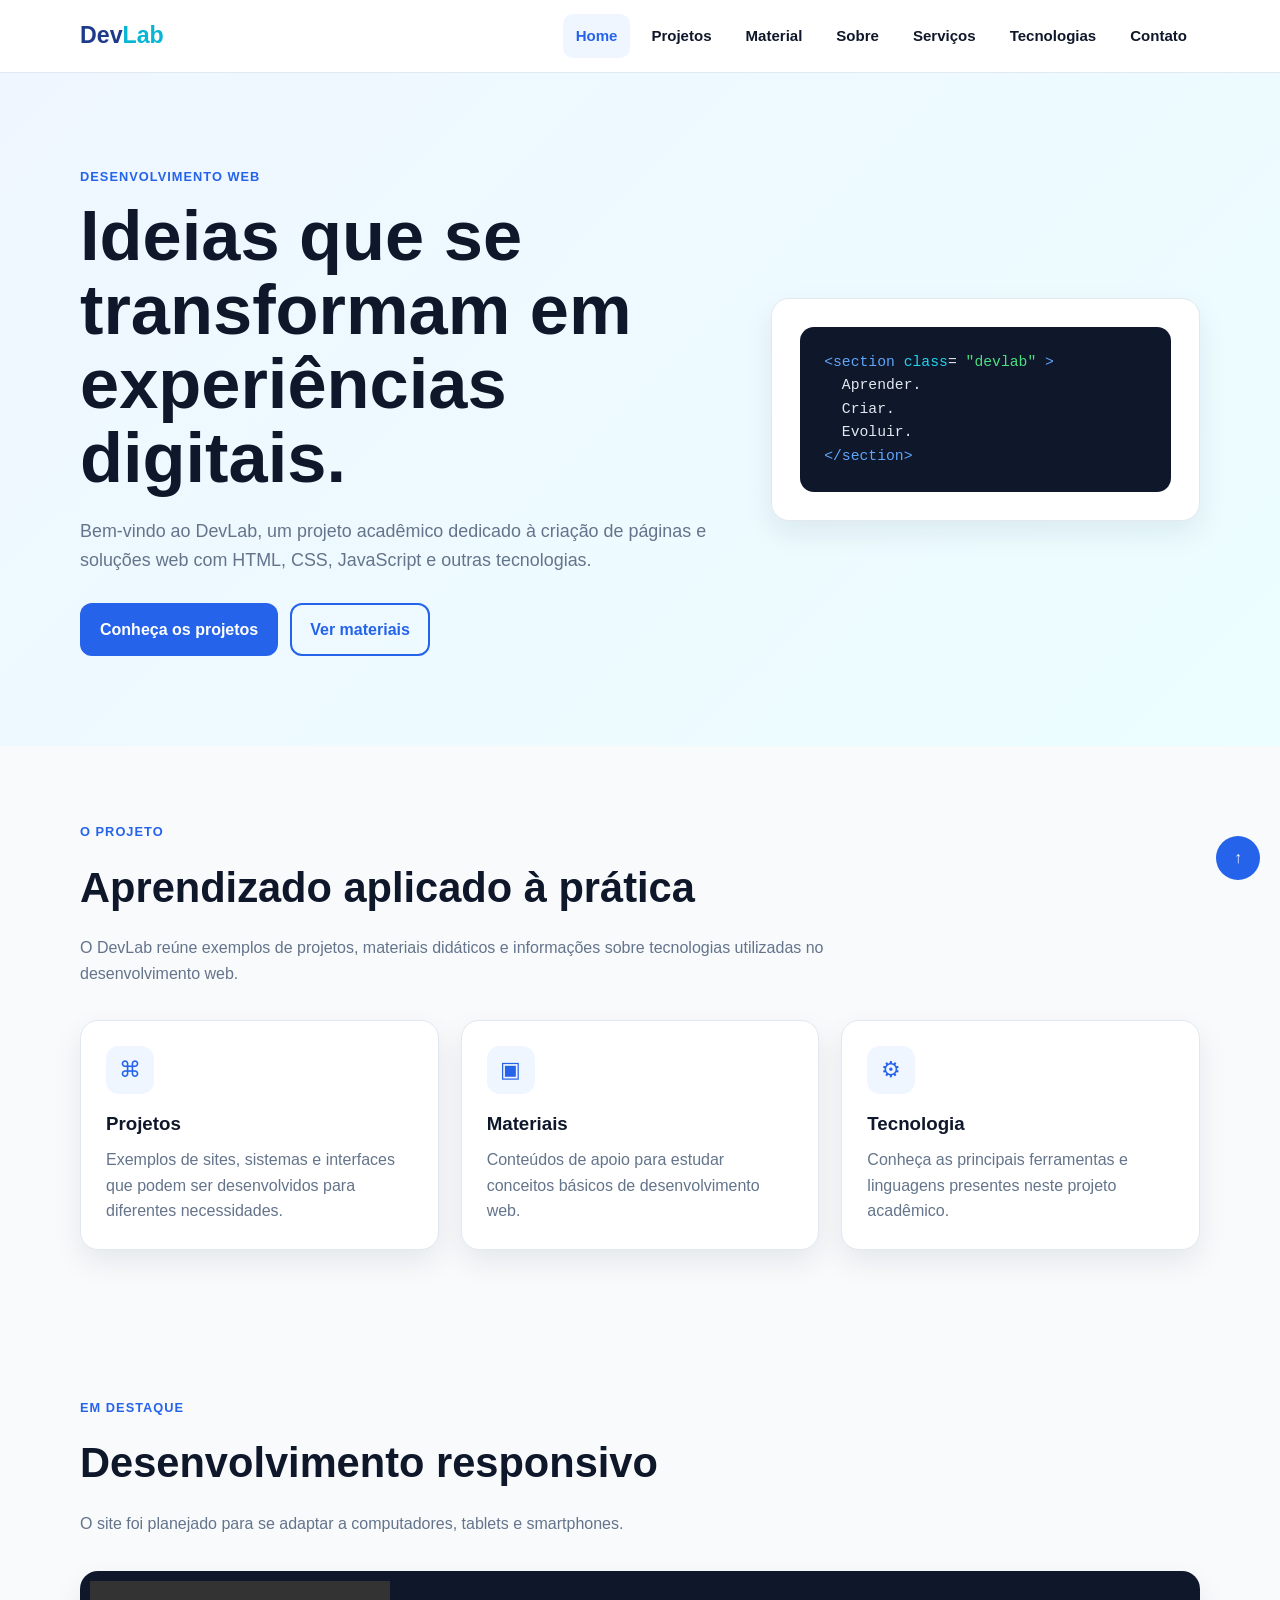
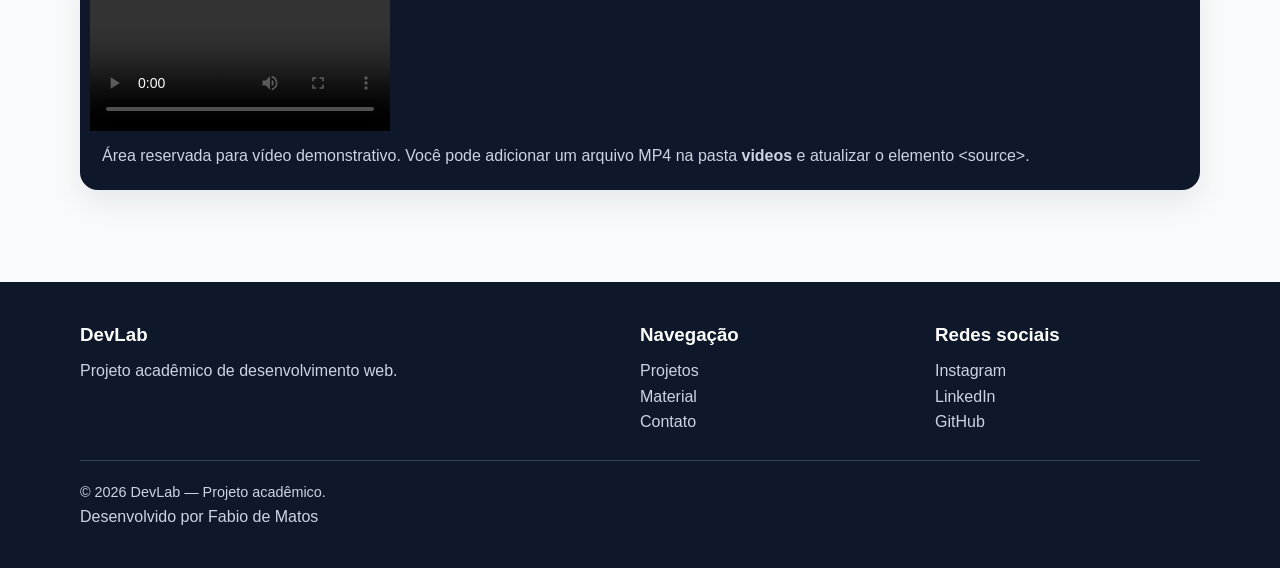
==== index.html @ 4884eded "Update index.html" ====
<!--
Projeto desenvolvido como atividade acadêmica da disciplina Desenvolvimento Web III, sob responsabilidade do
Prof. Dr. Márcio Rodrigo Santos - TADS - IFPR/Campus Colombo, além de figurar no meu portfólio do GitHub 
como projeto de prática e consolidação de habilidades como desenvolvedor web FullStack.

Desenvolvedor: Fabio de Matos
-->

<!DOCTYPE html>
    <html lang="pt-br">
    <head>
        <meta charset="UTF-8">
        <meta name="viewport" content="width=device-width, initial-scale=1.0">
        <meta name="description" content="DevLab - projetos, materiais e conhecimentos em desenvolvimento web.">
        <link rel="icon" href="favicon.ico">
        <link rel="stylesheet" href="css/style.css">
        <title>DevLab | Home</title>
    </head>
    <body>
        <header>
            <div class="container nav">
                <a class="logo" href="index.html">Dev<span>Lab</span></a>
                <nav>
                    <ul>
                        <li><a href="index.html">Home</a></li>
                        <li><a href="projetos.html">Projetos</a></li>
                        <li><a href="material.html">Material</a></li>
                        <li><a href="sobre.html">Sobre</a></li>
                        <li><a href="servicos.html">Serviços</a></li>
                        <li><a href="tecnologias.html">Tecnologias</a></li>
                        <li><a href="contato.html">Contato</a></li>
                    </ul>
                </nav>
            </div>
        </header>
        <main>
            <section class="hero">
                <div class="container hero-grid">
                    <div class="reveal">
                        <span class="eyebrow">Desenvolvimento Web</span>
                        <h1>Ideias que se transformam em experiências digitais.</h1>
                        <p class="lead">Bem-vindo ao DevLab, um projeto acadêmico dedicado à criação de páginas e 
                            soluções web com HTML, CSS, JavaScript e outras tecnologias.
                        </p>
                        <div class="btns">
                            <a class="btn btn-primary" href="projetos.html">Conheça os projetos</a>
                            <a class="btn btn-outline" href="material.html">Ver materiais</a>
                        </div>
                    </div>
                    <div class="hero-card reveal">
                        <div class="code-box">
                            <span class="blue">&lt;section</span> 
                            <span class="cyan">class</span>=
                            <span class="green">"devlab"</span>
                            <span class="blue">&gt;</span><br>
                            &nbsp;&nbsp;Aprender.<br>
                            &nbsp;&nbsp;Criar.<br>
                            &nbsp;&nbsp;Evoluir.<br>
                            <span class="blue">&lt;/section&gt;</span>
                        </div>
                    </div>
                </div>
            </section>

            <section>
                <div class="container">
                    <div class="section-head reveal">
                        <span class="eyebrow">O projeto</span>
                        <h2>Aprendizado aplicado à prática</h2>
                        <p>O DevLab reúne exemplos de projetos, materiais didáticos e informações sobre tecnologias 
                            utilizadas no desenvolvimento web.
                        </p>
                    </div>
                    <div class="grid">
                        <article class="card reveal">
                            <div class="icon">⌘</div>
                            <h3>Projetos</h3>
                            <p>Exemplos de sites, sistemas e interfaces que podem ser desenvolvidos para diferentes 
                                necessidades.
                            </p>
                        </article>
                        <article class="card reveal">
                            <div class="icon">▣</div>
                            <h3>Materiais</h3>
                            <p>Conteúdos de apoio para estudar conceitos básicos de desenvolvimento web.</p>
                        </article>
                        <article class="card reveal">
                            <div class="icon">⚙</div>
                                <h3>Tecnologia</h3>
                                <p>Conheça as principais ferramentas e linguagens presentes neste projeto 
                                    acadêmico.
                                </p>
                            <div>
                        </article>
                    </div>
                </div>
            </section>

            <section>
                <div class="container">
                    <div class="section-head reveal">
                        <span class="eyebrow">Em destaque</span>
                        <h2>Desenvolvimento responsivo</h2>
                        <p>O site foi planejado para se adaptar a computadores, tablets e smartphones.</p>
                    </div>
                    <div class="video-wrap reveal">
                        <video controls poster=""><source src="../materiais/java.mp4" type="video/mp4">Seu navegador não suporta vídeo
                            HTML5.
                        </video>
                        <p style="color:#cbd5e1;padding:12px">Área reservada para vídeo demonstrativo. 
                            Você pode adicionar um arquivo MP4 na pasta <strong>videos</strong> e atualizar o 
                            elemento &lt;source&gt;.
                        </p>
                    </div>
                </div>
            </section>
        </main>
        <footer>
            <div class="container">
                <div class="footer-grid">
                    <div>
                        <h3>DevLab</h3>
                        <p>Projeto acadêmico de desenvolvimento web.</p>
                    </div>
                    <div>
                        <h3>Navegação</h3>
                        <p>
                            <a href="projetos.html">Projetos</a><br>
                            <a href="material.html">Material</a><br>
                            <a href="contato.html">Contato</a>
                        </p>
                    </div>
                    <div>
                        <h3>Redes sociais</h3>
                        <p><a href="https://www.instagram.com/" target="_blank">Instagram</a><br>
                            <a href="https://www.linkedin.com/" target="_blank">LinkedIn</a><br>
                            <a href="https://github.com/" target="_blank">GitHub</a>
                        </p>
                    </div>
                </div>
                <div class="copy">© 2026 DevLab — Projeto acadêmico.</div>
                <p>Desenvolvido por Fabio de Matos</p>
            </div>
        </footer>
        <a class="back-top" href="#">↑</a>
        <script src="js/script.js"></script>
    </body>
</html>
---- css/style.css ----
/* 
Projeto desenvolvido como atividade acadêmica da disciplina Desenvolvimento Web III, sob responsabilidade do
Prof. Dr. Márcio Rodrigo Santos - TADS - IFPR/Campus Colombo, além de figurar no meu portfólio do GitHub 
como projeto de prática e consolidação de habilidades como desenvolvedor web FullStack.

Desenvolvedor: Fabio de Matos
*/

:root{
  --primary:#2563eb;
  --primary-dark:#1e3a8a;
  --accent:#06b6d4;
  --bg:#f8fafc;
  --surface:#ffffff;
  --text:#0f172a;
  --muted:#64748b;
  --border:#e2e8f0;
  --shadow:0 12px 30px rgba(15,23,42,.08);
  --radius:18px;
}

*{
  box-sizing:border-box;
  margin:0;
  padding:0;
}

html{
  scroll-behavior:smooth;
}

body{
  font-family:Arial,Helvetica,sans-serif;
  background:var(--bg);
  color:var(--text);
  line-height:1.6;
}

a{
  text-decoration:none;
  color:inherit;
}

img,video{
  max-width:100%;
  display:block;
}

.container{
  width:min(1120px,92%);
  margin:auto;
}

header{
  position:sticky;
  top:0;
  z-index:100;
  background:rgba(255,255,255,.96);
  border-bottom:1px solid var(--border);
  backdrop-filter:blur(8px);
}

.nav{
  min-height:72px;
  display:flex;
  align-items:center;
  justify-content:space-between;
  gap:24px;
}

.logo{
  font-size:1.45rem;
  font-weight:800;
  color:var(--primary-dark);
}

.logo span{
  color:var(--accent);
}

nav ul{
  list-style:none;
  display:flex;
  gap:8px;
  flex-wrap:wrap;
}

nav a{
  display:block;
  padding:10px 13px;
  border-radius:10px;
  font-weight:700;
  font-size:.94rem;
}

nav a:hover,nav a.active{
  background:#eff6ff;
  color:var(--primary);
}

.hero{
  padding:90px 0;
  background:linear-gradient(135deg,#eff6ff,#ecfeff);
}

.hero-grid{
  display:grid;
  grid-template-columns:1.2fr .8fr;
  gap:48px;
  align-items:center;
}

.eyebrow{
  display:inline-block;
  color:var(--primary);
  font-weight:800;
  text-transform:uppercase;
  letter-spacing:.08em;
  font-size:.8rem;
  margin-bottom:12px;
}

h1{
  font-size:clamp(2.3rem,6vw,4.4rem);
  line-height:1.05;
  margin-bottom:22px;
}

h2{
  font-size:clamp(1.8rem,4vw,2.6rem);
  margin-bottom:14px;
}

h3{
  margin-bottom:8px;
}

.lead{
  font-size:1.12rem;
  color:var(--muted);
  max-width:680px;
}

.btns{
  display:flex;
  gap:12px;
  flex-wrap:wrap;
  margin-top:28px;
}

.btn{
  display:inline-block;
  padding:12px 18px;
  border-radius:12px;
  font-weight:800;
  border:2px solid transparent;
  transition:.25s;
}

.btn-primary{
  background:var(--primary);
  color:#fff;
}

.btn-primary:hover{
  background:var(--primary-dark);
  transform:translateY(-2px);
}

.btn-outline{
  border-color:var(--primary);
  color:var(--primary);
}

.btn-outline:hover{
  background:#eff6ff;
}

.hero-card{
  background:var(--surface);
  padding:28px;
  border-radius:var(--radius);
  box-shadow:var(--shadow);
  border:1px solid var(--border);
  animation:float 4s ease-in-out infinite;
}

.code-box{
  background:#0f172a;
  color:#e2e8f0;
  padding:24px;
  border-radius:14px;
  font-family:Consolas,monospace;
  font-size:.92rem;
}

.code-box .blue{
  color:#60a5fa;
}

.code-box .cyan{
  color:#22d3ee;
}

.code-box .green{
  color:#4ade80;
}

section{
  padding:72px 0;
}

.section-head{
  max-width:760px;
  margin-bottom:34px;
}

.section-head p{
  color:var(--muted);
}

.grid{
  display:grid;
  grid-template-columns:repeat(3,1fr);
  gap:22px;
}

.card{
  background:var(--surface);
  padding:25px;
  border:1px solid var(--border);
  border-radius:var(--radius);
  box-shadow:var(--shadow);
  transition:.25s;
}

.card:hover{
  transform:translateY(-5px);
}

.icon{
  width:48px;
  height:48px;
  border-radius:13px;
  display:grid;
  place-items:center;
  background:#eff6ff;
  color:var(--primary);
  font-size:1.4rem;
  margin-bottom:15px;
}

.card p{
  color:var(--muted);
}

.tags{
  display:flex;
  gap:8px;
  flex-wrap:wrap;
  margin-top:14px;
}

.tag{
  font-size:.78rem;
  padding:5px 9px;
  background:#ecfeff;
  color:#155e75;
  border-radius:999px;
  font-weight:700;
}

.page-hero{
  padding:62px 0;
  background:linear-gradient(135deg,#dbeafe,#cffafe);
}

.page-hero p{
  color:#475569; 
  max-width:760px;
}

.project-card{
  overflow:hidden;
  padding:0;
}

.project-card .content{
  padding:23px;
}

.project-img{
  height:190px;
  object-fit:cover;
  width:100%;
  background:#dbeafe;
}

.stats{
  display:grid;
  grid-template-columns:repeat(4,1fr);
  gap:16px;
  margin-top:30px;
}

.stat{
  background:#fff;
  border:1px solid var(--border);
  border-radius:14px;
  padding:20px;
  text-align:center;
}

.stat strong{
  display:block;
  font-size:1.8rem;
  color:var(--primary);
}

.material-list{
  display:grid;
  gap:16px;
}

.material{
  display:flex;
  align-items:center;
  justify-content:space-between;
  gap:20px;
  background:#fff;
  border:1px solid var(--border);
  padding:20px;
  border-radius:14px;
}

.material small{
  color:var(--muted);
}

form{
  display:grid;
  gap:16px;
}

label{
  font-weight:700;
}

input,textarea,select{
  width:100%;
  padding:13px 14px;
  border:1px solid #cbd5e1;
  border-radius:10px;
  font:inherit;
  background:#fff;
}

textarea{
  min-height:150px;
  resize:vertical;
}

.form-grid{
  display:grid;
  grid-template-columns:1fr 1fr;
  gap:16px;
}

.video-wrap{
  background:#0f172a;
  border-radius:18px;
  padding:10px;
  box-shadow:var(--shadow);
}

footer{
  background:#0f172a;
  color:#cbd5e1;
  padding:38px 0;
  margin-top:20px;
}

.footer-grid{
  display:grid;
  grid-template-columns:2fr 1fr 1fr;
  gap:30px;
}

footer h3{
  color:#fff;
}

footer a:hover{
  color:#67e8f9;
}

.copy{
  border-top:1px solid #334155;
  margin-top:25px;
  padding-top:20px;
  font-size:.9rem;
}

.notice{
  padding:15px 18px;
  border-left:4px solid var(--accent);
  background:#ecfeff;
  border-radius:8px;
  margin-top:20px;
}

.back-top{
  position:fixed;
  right:20px;
  bottom:20px;
  background:var(--primary);
  color:#fff;
  width:44px;
  height:44px;
  border-radius:50%;
  display:grid;
  place-items:center;
  font-weight:bold;
}

.reveal{
  opacity:0;
  transform:translateY(20px);
  transition:.7s;
}

.reveal.visible{
  opacity:1;
  transform:none;
}

@keyframes 
float{
  50%{transform:translateY(-8px)};
}

@media(max-width:850px){
  .hero-grid,.footer-grid{grid-template-columns:1fr}
  .grid{grid-template-columns:1fr 1fr}
  .stats{grid-template-columns:1fr 1fr}
  .nav{align-items:flex-start;padding:15px 0;flex-direction:column}
}

@media(max-width:600px){
  nav ul{gap:2px}
  nav a{padding:8px 7px;font-size:.82rem}
  .hero{padding:60px 0}
  section{padding:52px 0}
  .grid,.form-grid{grid-template-columns:1fr}
  .stats{grid-template-columns:1fr 1fr}
  .material{align-items:flex-start;flex-direction:column}
}
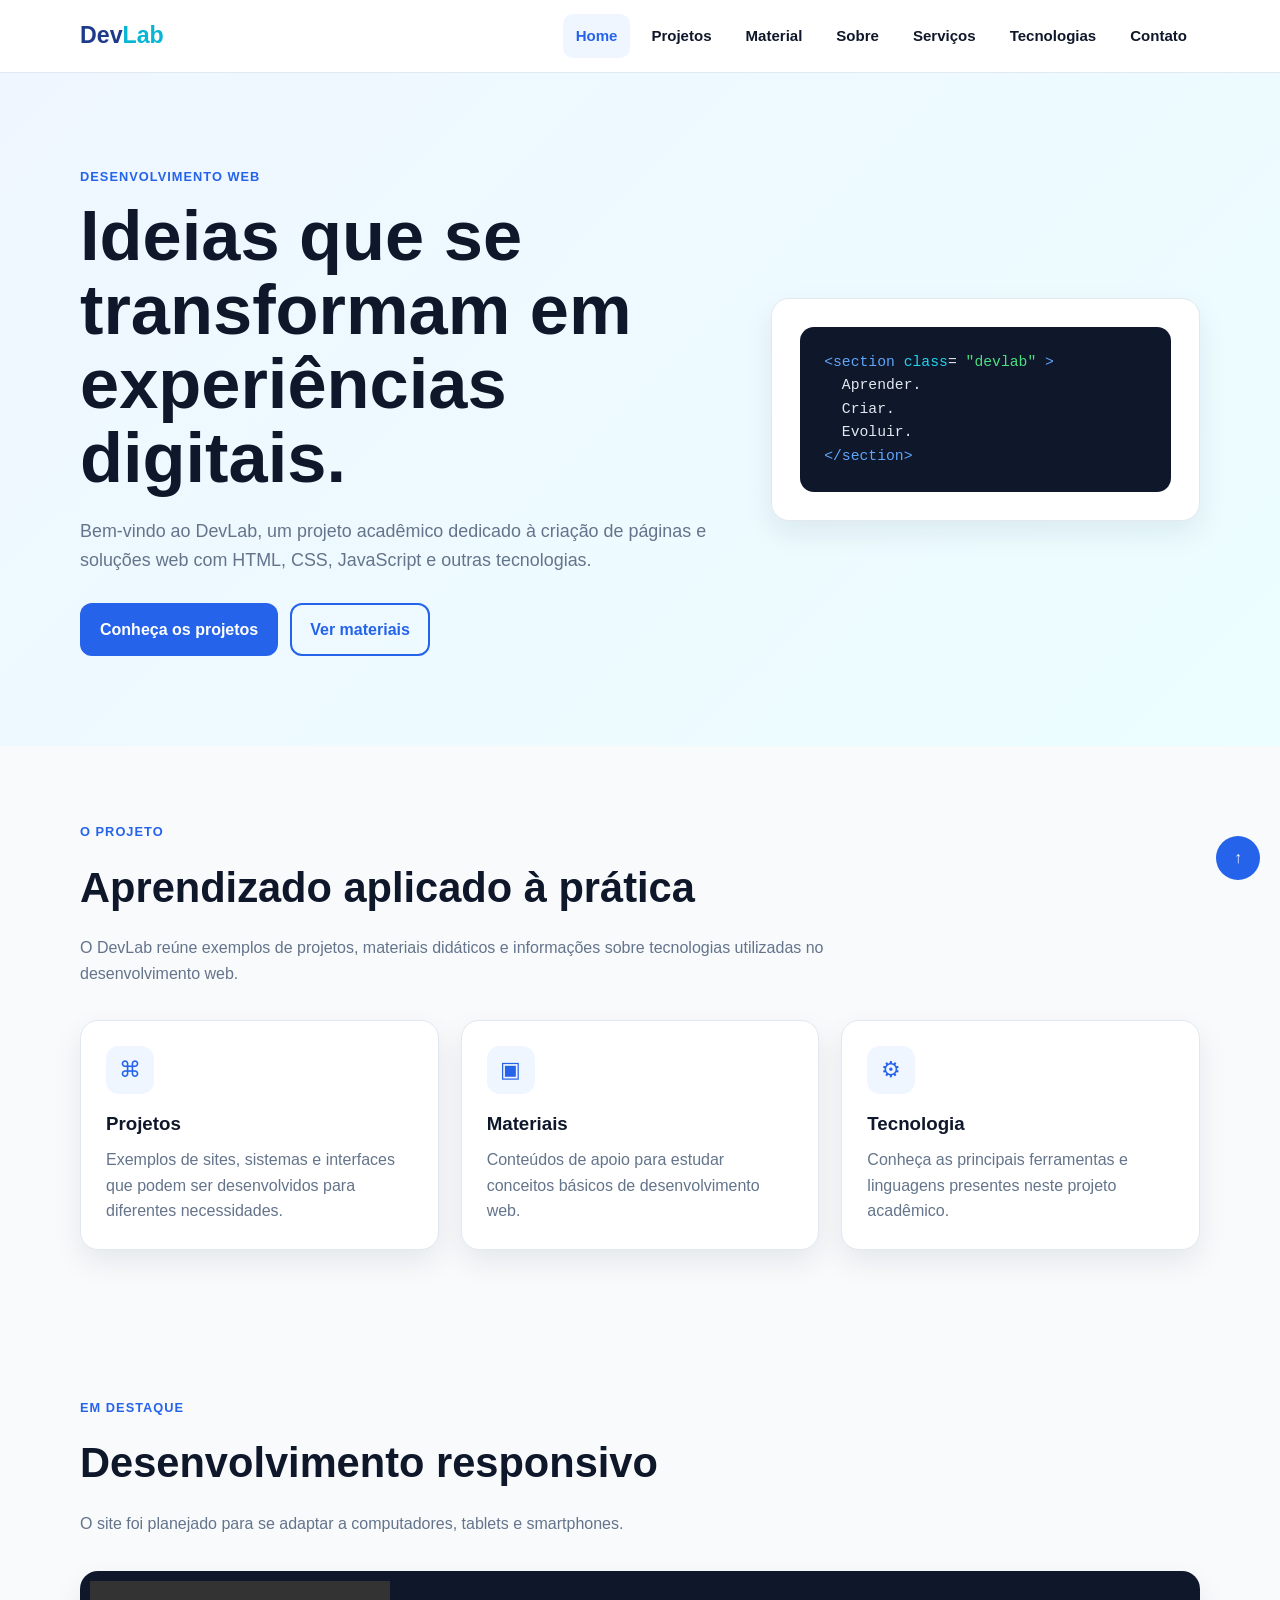
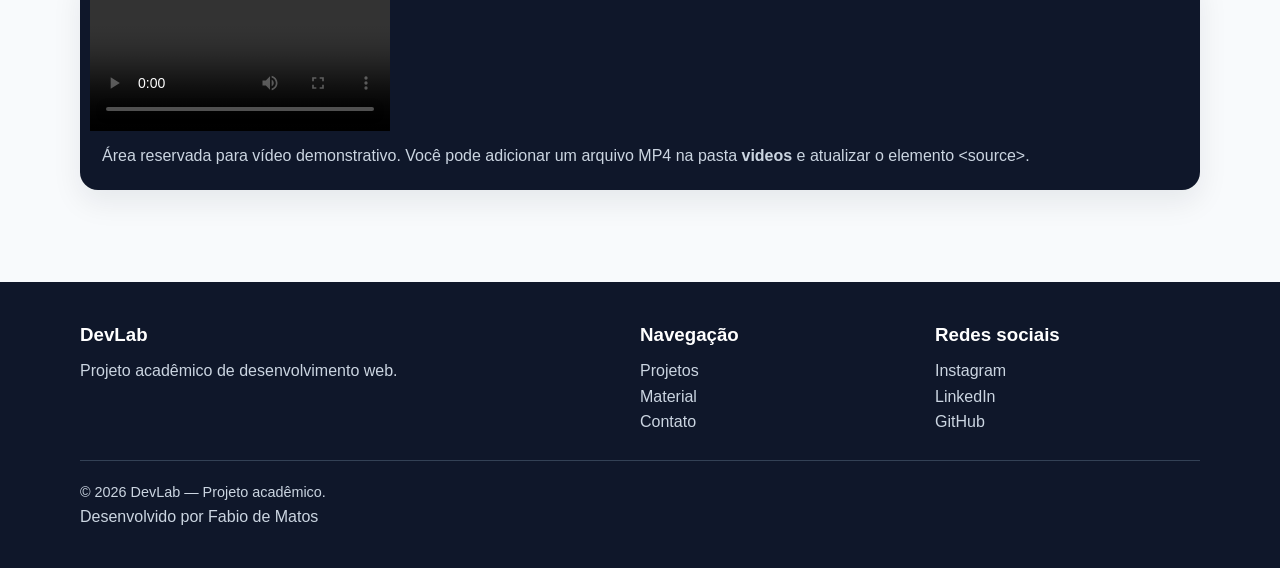
==== commit dab1c9a5: "Update index.html" ====
--- a/index.html
+++ b/index.html
@@ -104,7 +104,7 @@
                         <p>O site foi planejado para se adaptar a computadores, tablets e smartphones.</p>
                     </div>
                     <div class="video-wrap reveal">
-                        <video controls poster=""><source src="../materiais/java.mp4" type="video/mp4">Seu navegador não suporta vídeo
+                        <video controls poster=""><source src="materiais/java.mp4" type="video/mp4">Seu navegador não suporta vídeo
                             HTML5.
                         </video>
                         <p style="color:#cbd5e1;padding:12px">Área reservada para vídeo demonstrativo. 
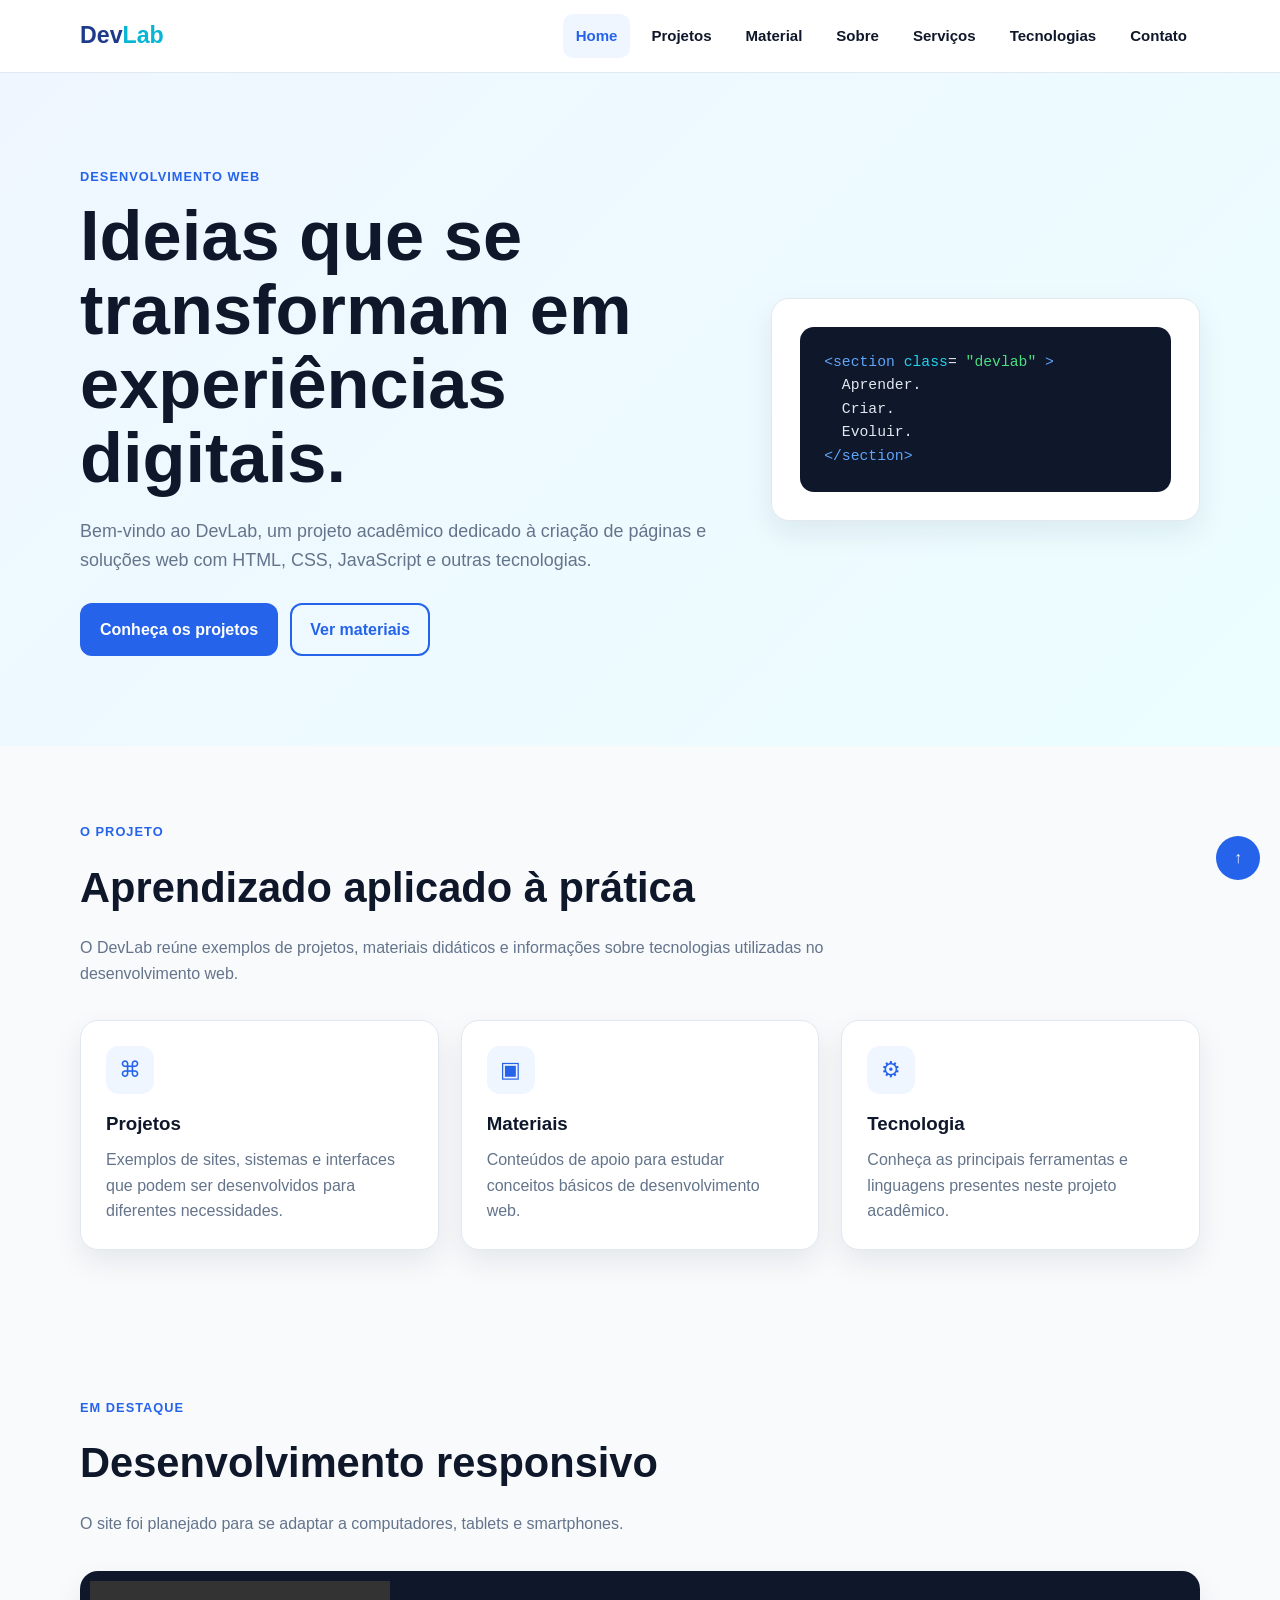
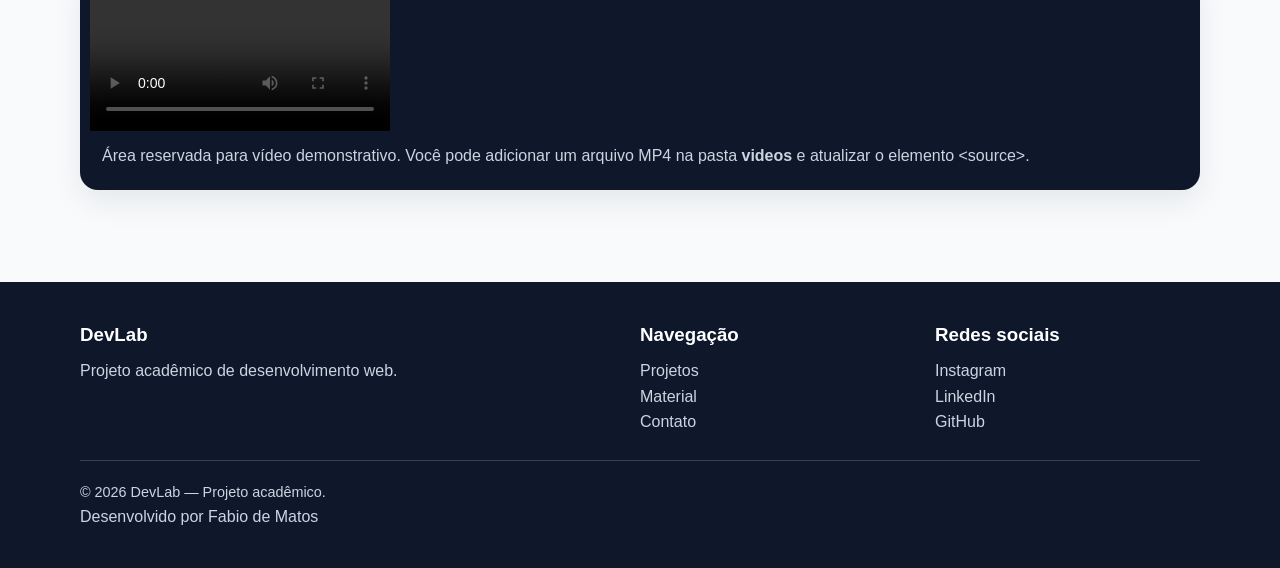
==== commit f74ae7b7: "Update index.html" ====
(no text change in the page or its own stylesheets)
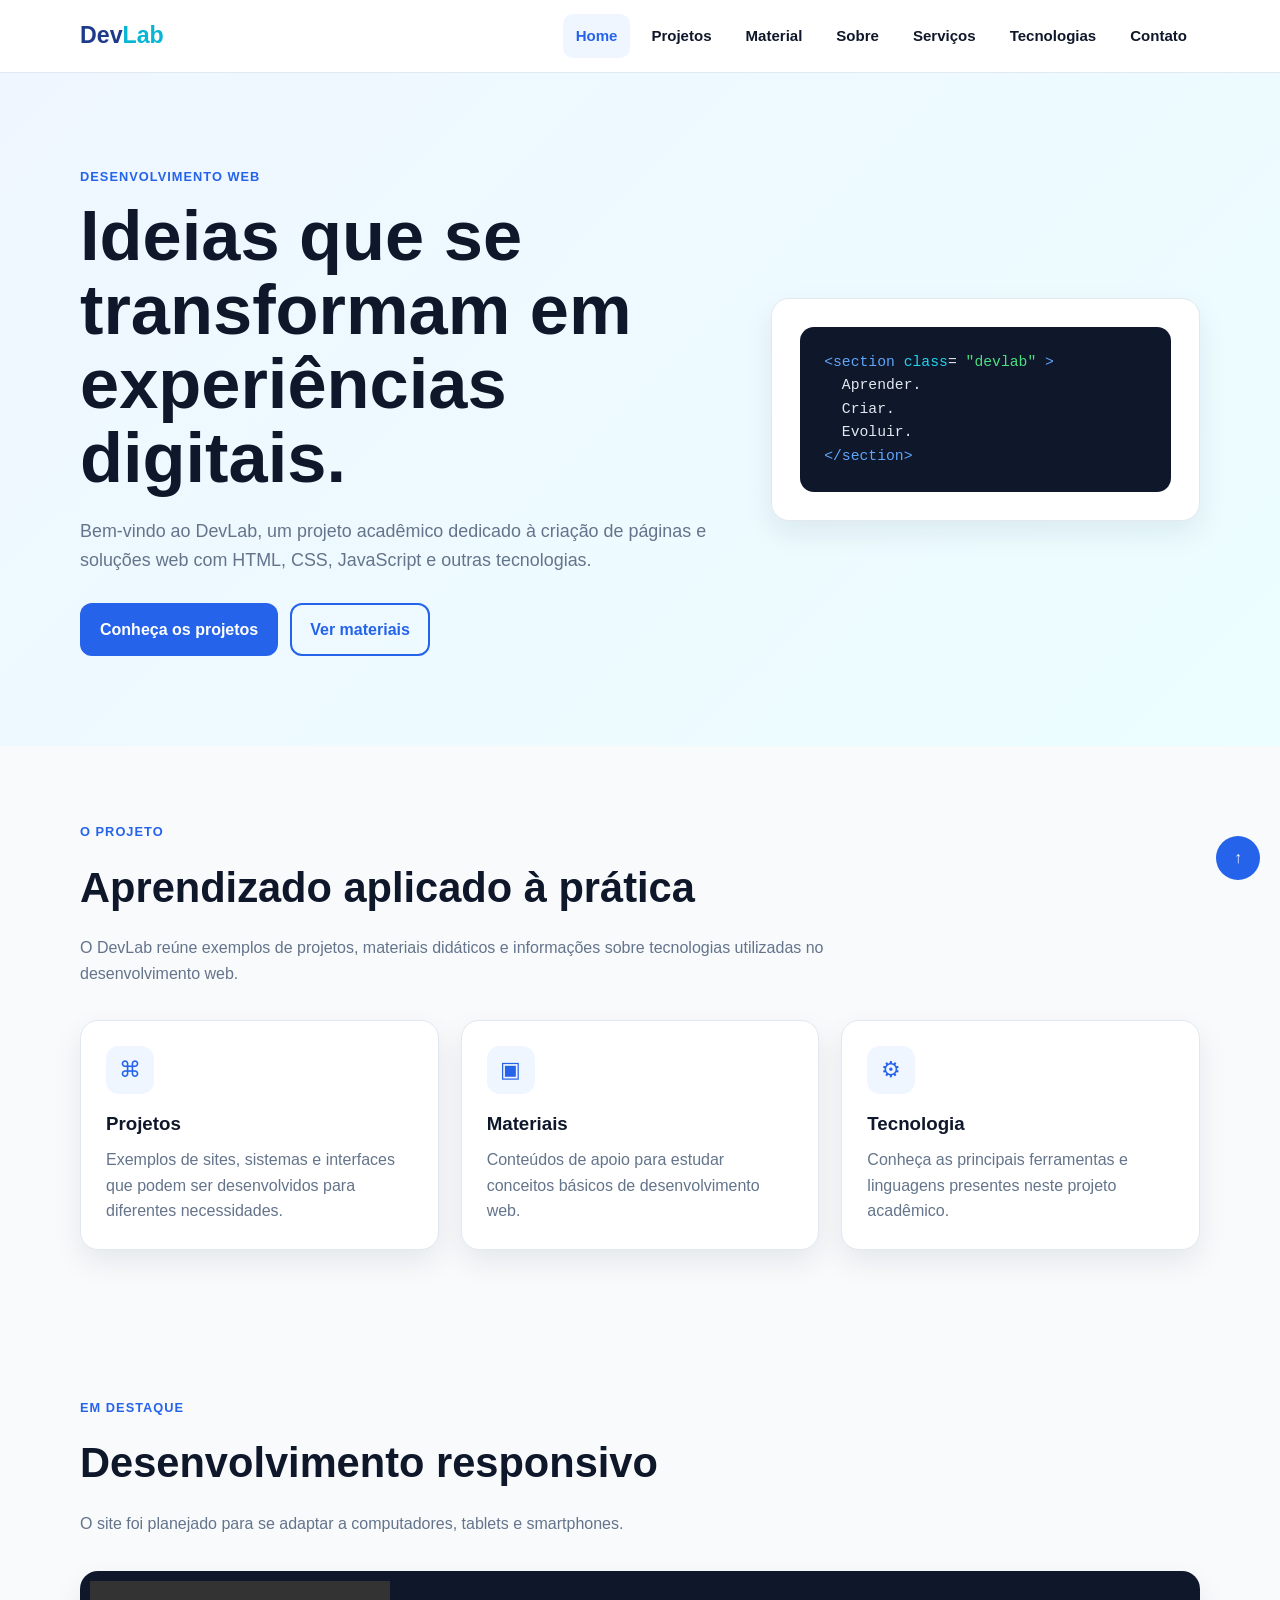
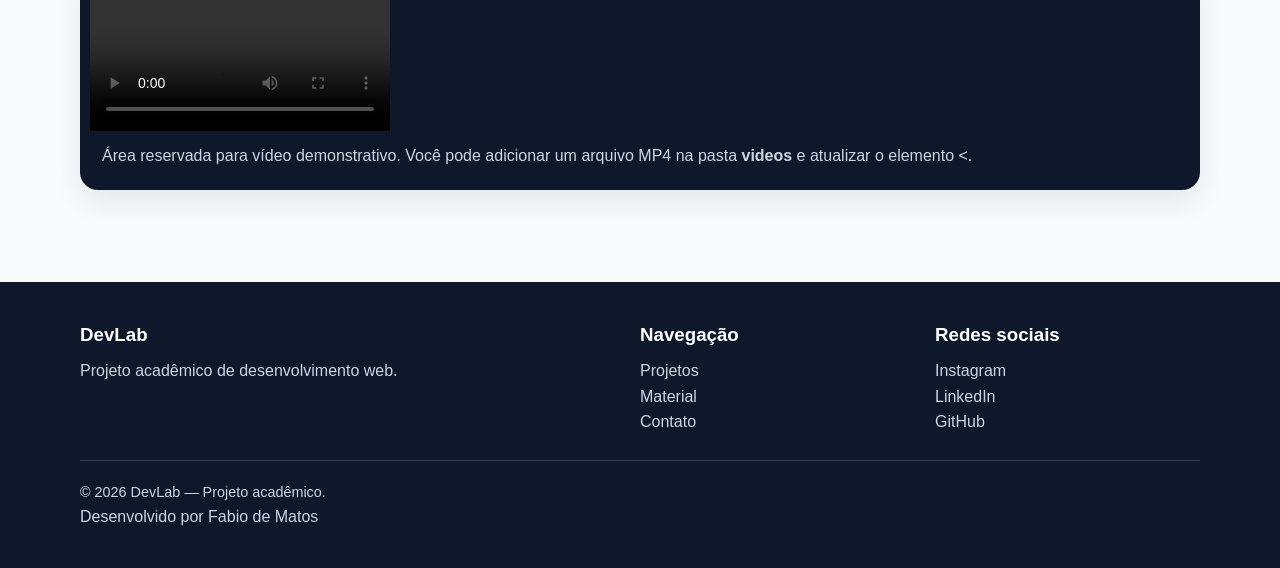
==== commit cbf38edd: "Update index.html" ====
--- a/index.html
+++ b/index.html
@@ -109,7 +109,7 @@
                         </video>
                         <p style="color:#cbd5e1;padding:12px">Área reservada para vídeo demonstrativo. 
                             Você pode adicionar um arquivo MP4 na pasta <strong>videos</strong> e atualizar o 
-                            elemento &lt;source&gt;.
+                            elemento &lt;.
                         </p>
                     </div>
                 </div>
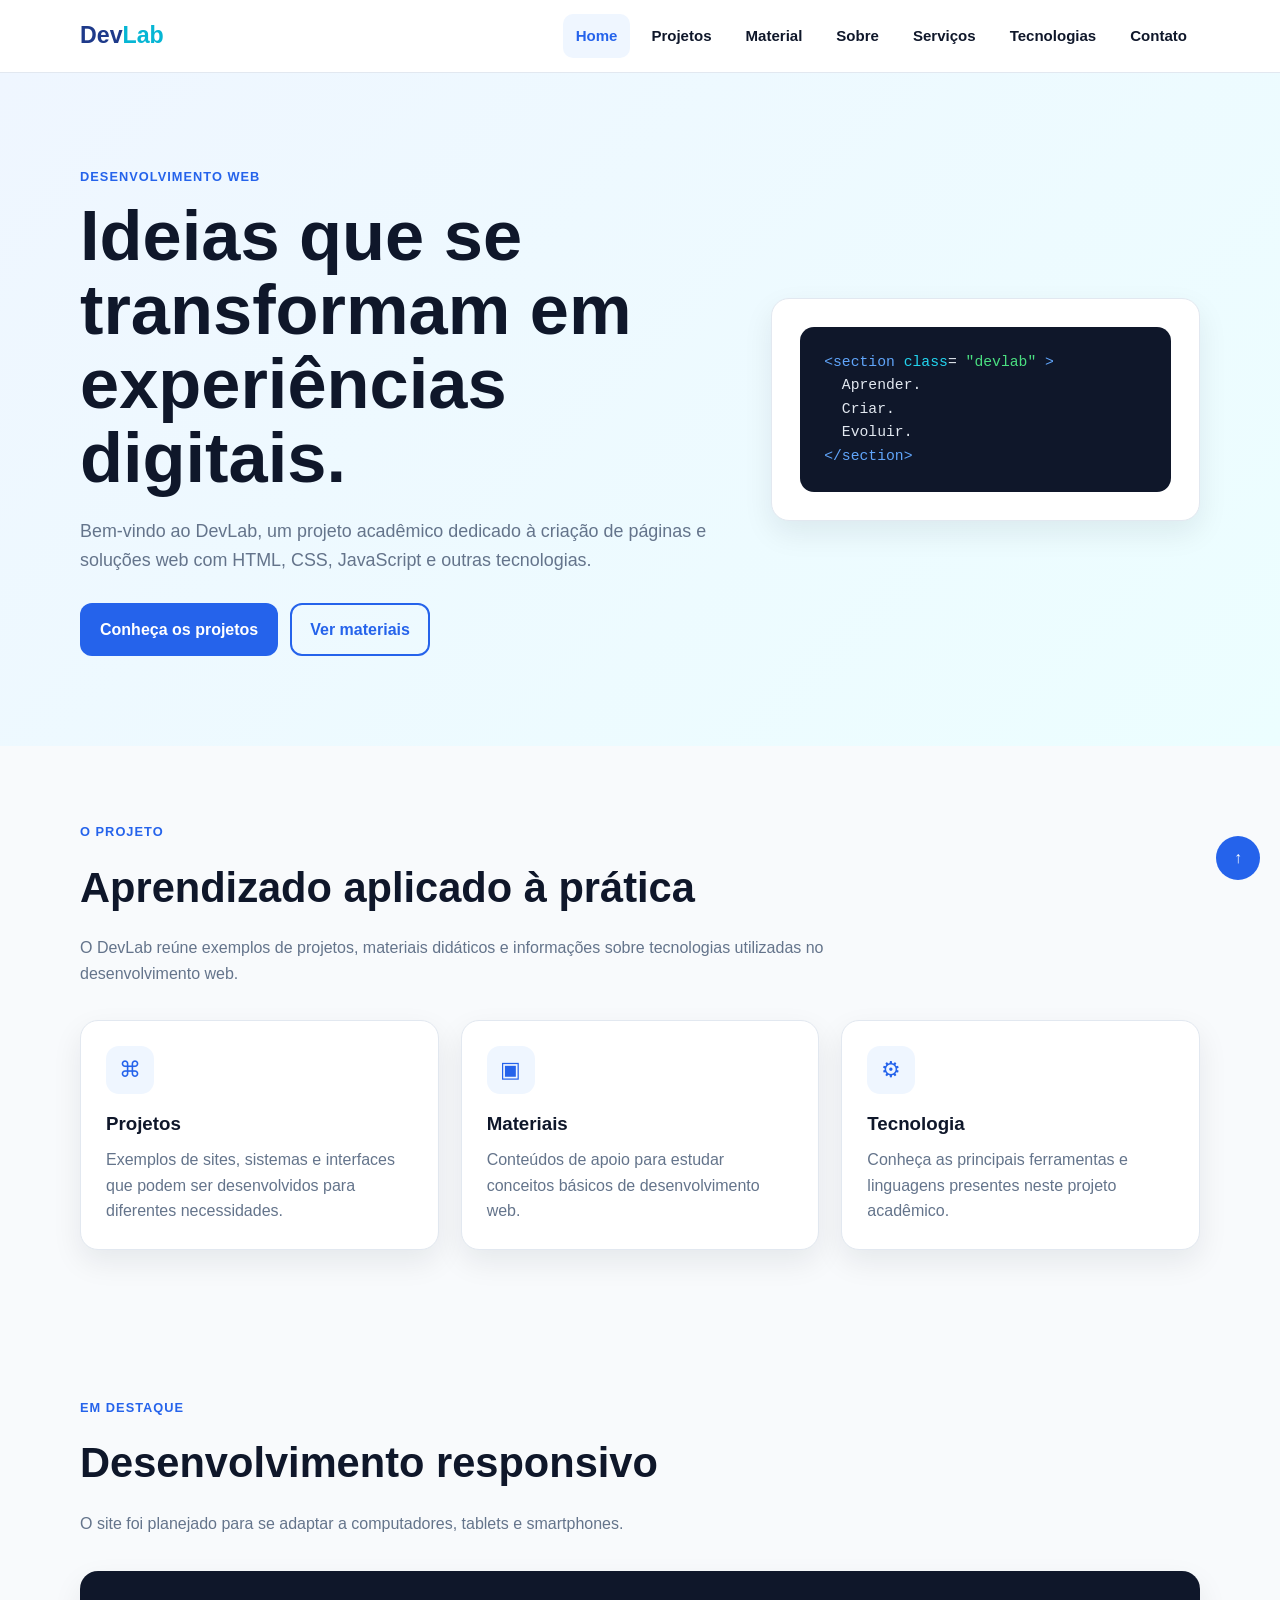
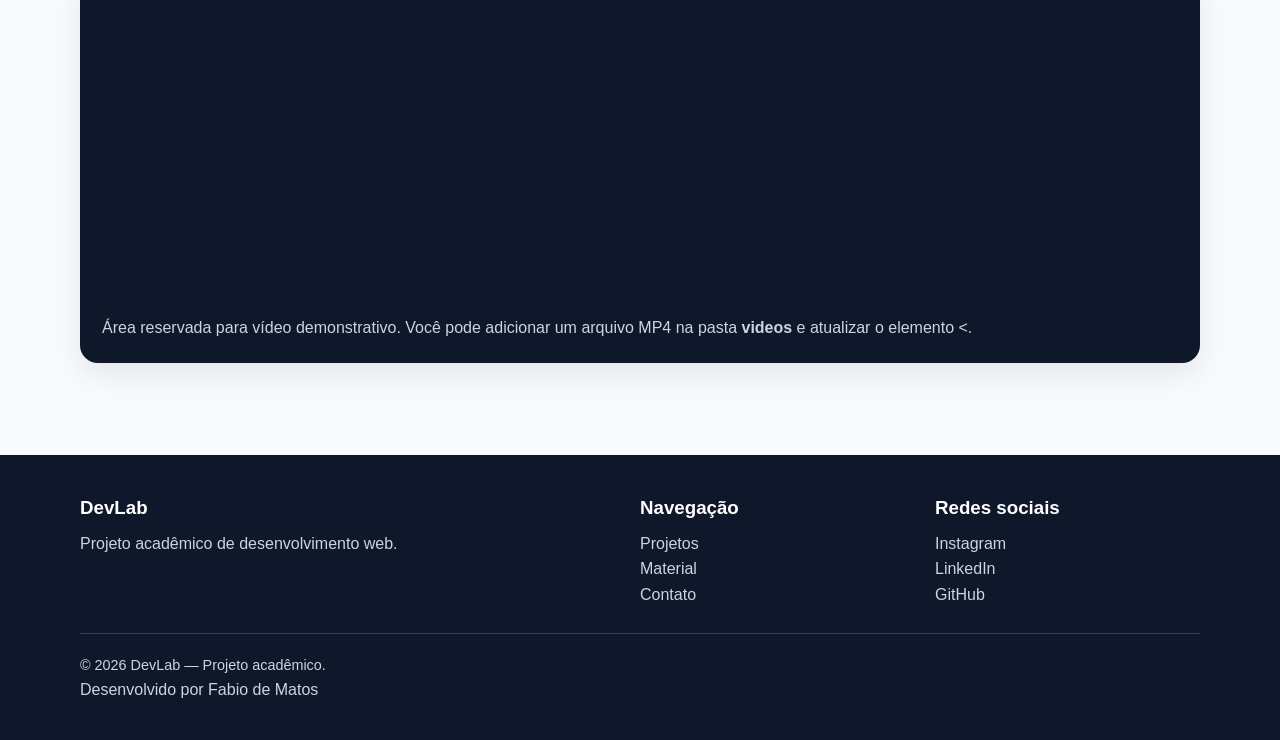
==== commit c32a5419: "Update index.html" ====
--- a/index.html
+++ b/index.html
@@ -104,9 +104,9 @@
                         <p>O site foi planejado para se adaptar a computadores, tablets e smartphones.</p>
                     </div>
                     <div class="video-wrap reveal">
-                        <video controls poster=""><source src="materiais/java.mp4" type="video/mp4">Seu navegador não suporta vídeo
-                            HTML5.
-                        </video>
+                        <iframe width="560" height="315" src="https://www.youtube.com/watch?v=7dhIdVb6y1s&t=101s" 
+                            title="YouTube video player" frameborder="0" allowfullscreen>
+                        </iframe>
                         <p style="color:#cbd5e1;padding:12px">Área reservada para vídeo demonstrativo. 
                             Você pode adicionar um arquivo MP4 na pasta <strong>videos</strong> e atualizar o 
                             elemento &lt;.
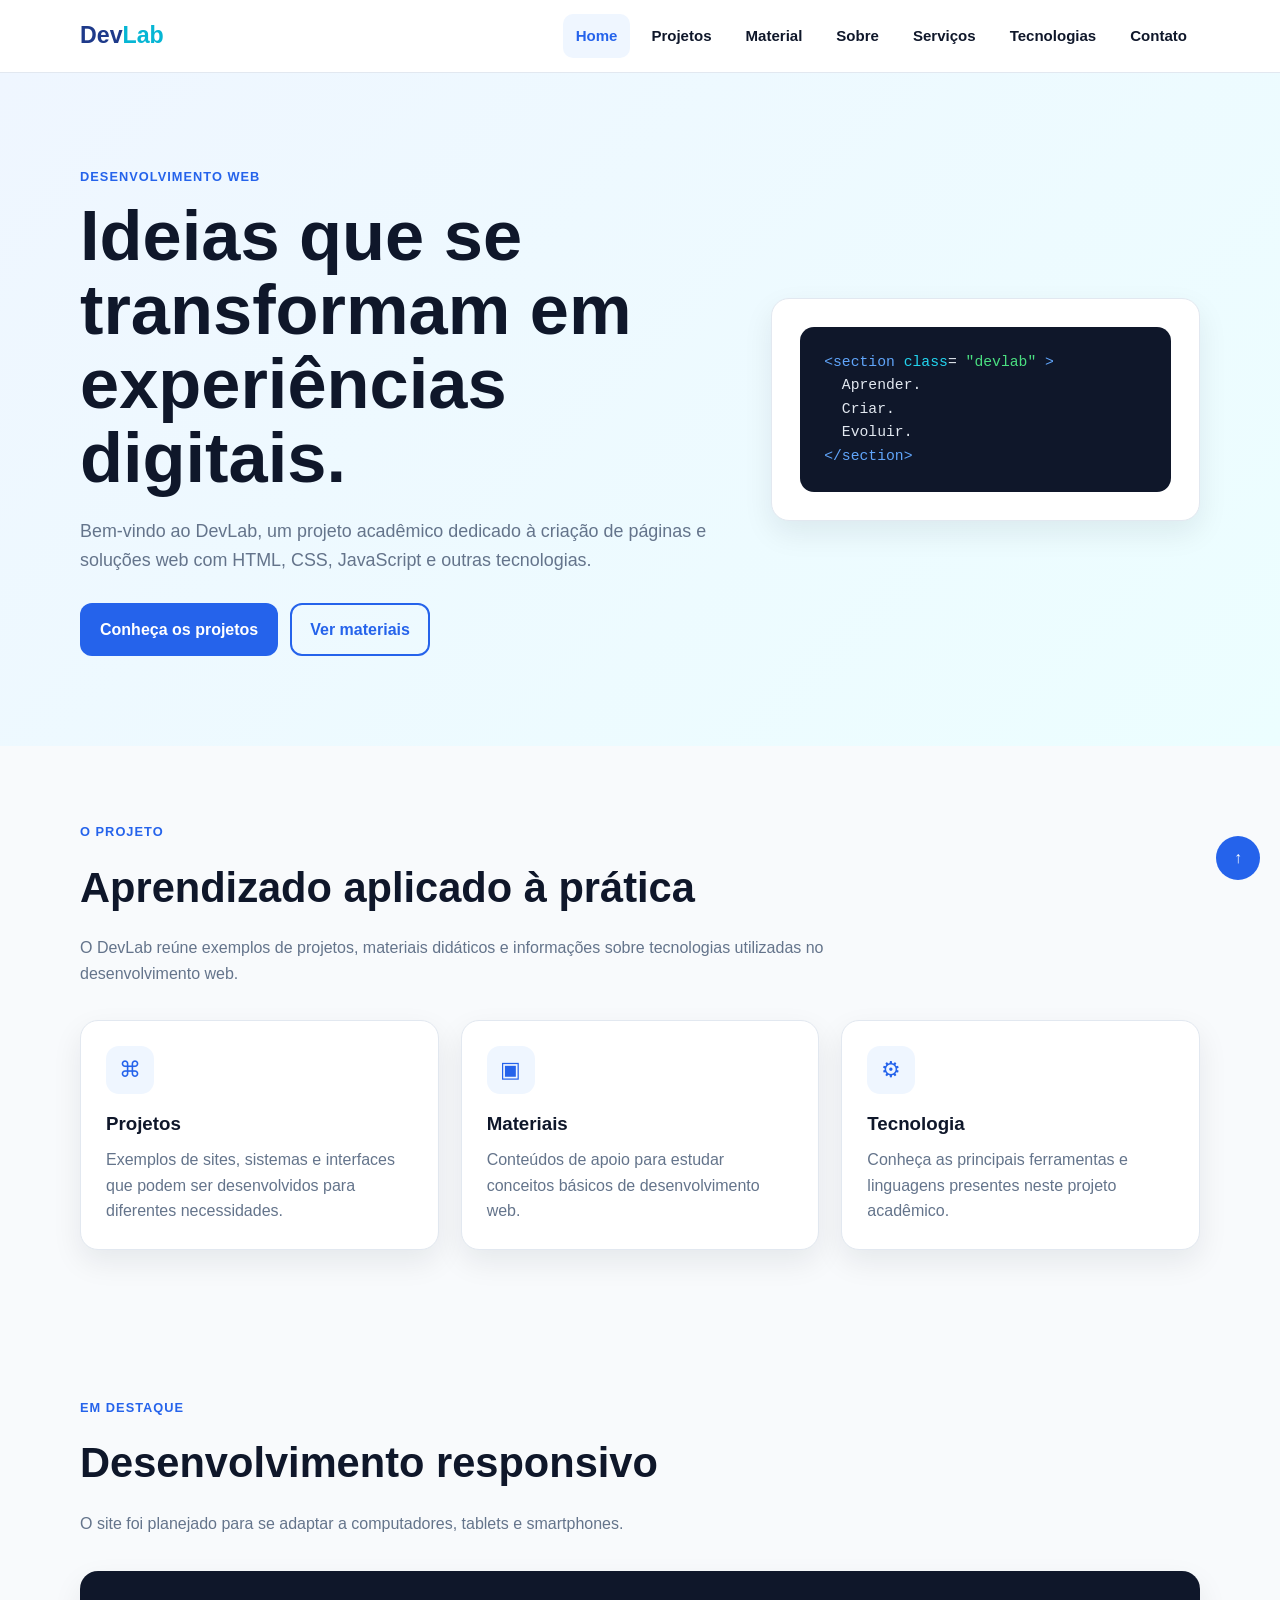
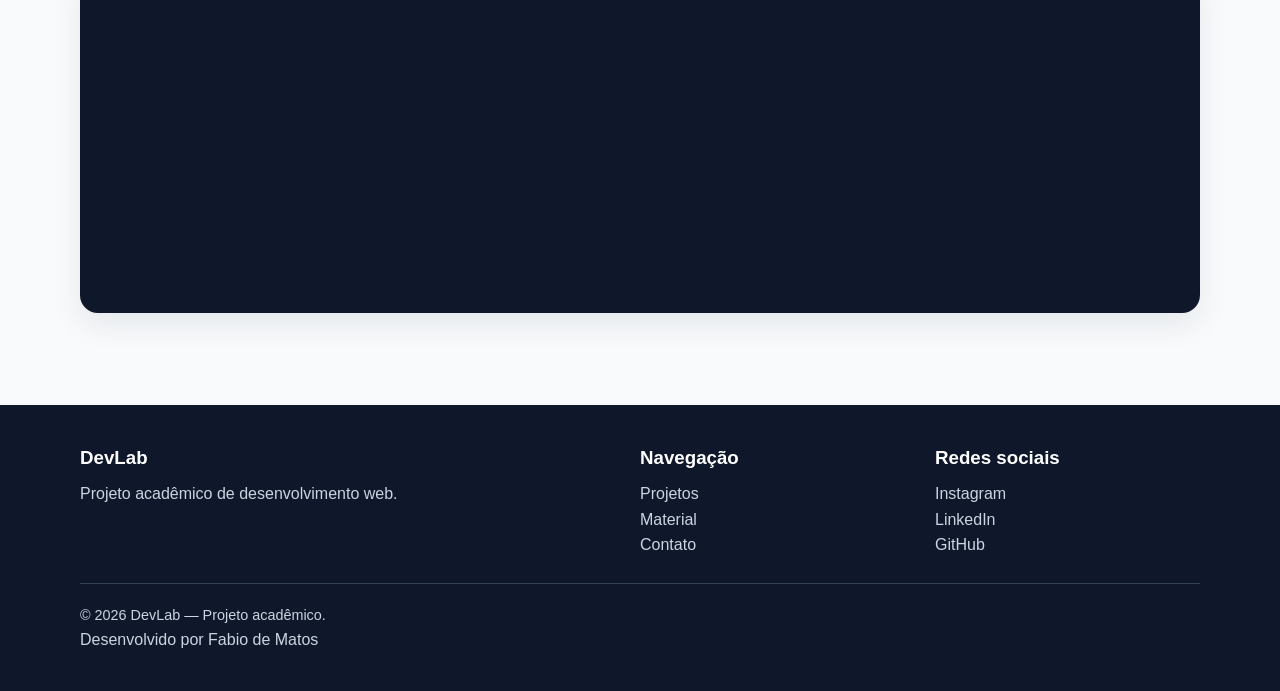
==== commit dbab808c: "Update index.html" ====
--- a/index.html
+++ b/index.html
@@ -107,10 +107,6 @@
                         <iframe width="560" height="315" src="https://www.youtube.com/watch?v=7dhIdVb6y1s&t=101s" 
                             title="YouTube video player" frameborder="0" allowfullscreen>
                         </iframe>
-                        <p style="color:#cbd5e1;padding:12px">Área reservada para vídeo demonstrativo. 
-                            Você pode adicionar um arquivo MP4 na pasta <strong>videos</strong> e atualizar o 
-                            elemento &lt;.
-                        </p>
                     </div>
                 </div>
             </section>
